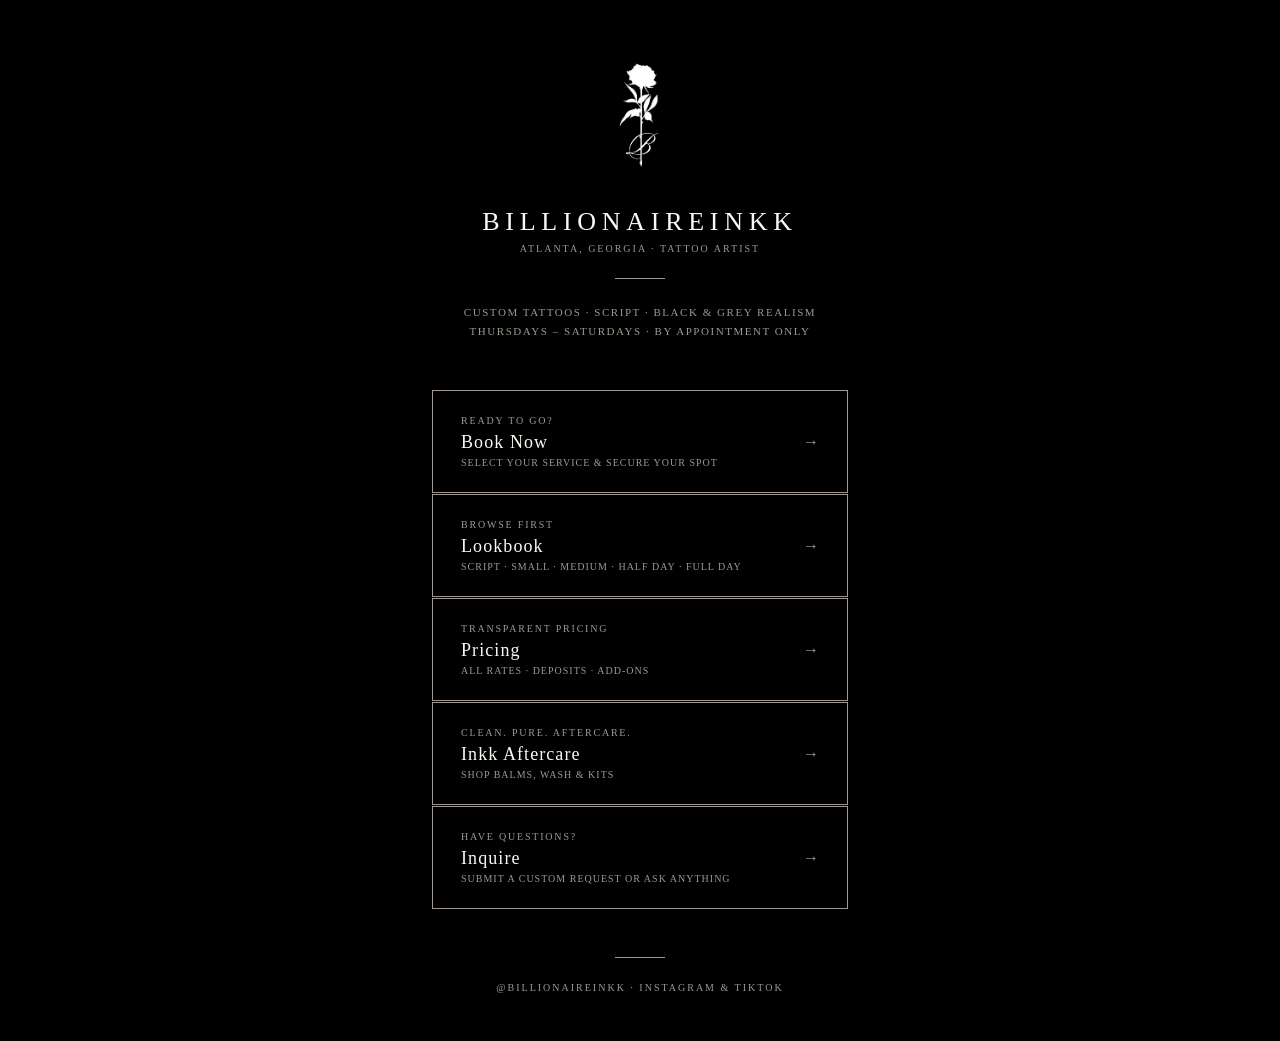
==== index.html @ a8081c49 "Add files via upload" ====
<!DOCTYPE html>
<html lang="en">
<head>
<meta charset="UTF-8"/>
<meta name="viewport" content="width=device-width, initial-scale=1.0"/>
<title>BillionaireInkk | Atlanta Tattoo Artist</title>
<style>
*{box-sizing:border-box;margin:0;padding:0;}
body{background:#000;font-family:'Georgia',serif;color:#faf8f1;min-height:100vh;}
.wrap{max-width:480px;margin:0 auto;padding:3rem 2rem;}
.header{text-align:center;margin-bottom:3rem;}
.logo{width:110px;height:135px;object-fit:contain;margin:0 auto 1.5rem;display:block;}
.brand{font-size:26px;font-weight:400;letter-spacing:0.22em;color:#faf8f1;text-transform:uppercase;margin-bottom:6px;}
.city{font-size:10px;letter-spacing:0.2em;color:#a09890;text-transform:uppercase;margin-bottom:0;}
.divider{width:50px;height:0.5px;background:#a09890;margin:1.5rem auto;}
.tagline{font-size:11px;letter-spacing:0.14em;color:#a09890;text-transform:uppercase;text-align:center;margin-bottom:3rem;line-height:1.8;}
.btn-group{display:flex;flex-direction:column;gap:1px;}
.btn-card{display:block;border:0.5px solid #a09890;padding:1.5rem 1.75rem;text-decoration:none;transition:background 0.2s;position:relative;}
.btn-card:hover{background:#0d0d0d;border-color:#faf8f1;}
.btn-label{font-size:10px;letter-spacing:0.18em;text-transform:uppercase;color:#a09890;margin-bottom:6px;}
.btn-title{font-size:18px;font-weight:400;color:#faf8f1;letter-spacing:0.06em;}
.btn-sub{font-size:10px;letter-spacing:0.1em;color:#a09890;text-transform:uppercase;margin-top:4px;}
.btn-arrow{position:absolute;right:1.75rem;top:50%;transform:translateY(-50%);color:#a09890;font-size:16px;}
.social{text-align:center;margin-top:3rem;}
.social-handle{font-size:10px;letter-spacing:0.2em;text-transform:uppercase;color:#a09890;}
</style>
</head>
<body>
<div class="wrap">
  <div class="header">
    <img class="logo" src="images/logo.png" alt="BillionaireInkk"/>
    <p class="brand">BillionaireInkk</p>
    <p class="city">Atlanta, Georgia · Tattoo Artist</p>
    <div class="divider"></div>
    <p class="tagline">Custom tattoos · Script · Black & Grey Realism<br>Thursdays – Saturdays · By Appointment Only</p>
  </div>
  <div class="btn-group">
    <a class="btn-card" href="book.html">
      <p class="btn-label">Ready to go?</p>
      <p class="btn-title">Book Now</p>
      <p class="btn-sub">Select your service & secure your spot</p>
      <span class="btn-arrow">→</span>
    </a>
    <a class="btn-card" href="lookbook.html">
      <p class="btn-label">Browse first</p>
      <p class="btn-title">Lookbook</p>
      <p class="btn-sub">Script · Small · Medium · Half Day · Full Day</p>
      <span class="btn-arrow">→</span>
    </a>
    <a class="btn-card" href="pricing.html">
      <p class="btn-label">Transparent pricing</p>
      <p class="btn-title">Pricing</p>
      <p class="btn-sub">All rates · deposits · add-ons</p>
      <span class="btn-arrow">→</span>
    </a>
    <a class="btn-card" href="balm.html">
      <p class="btn-label">Clean. Pure. Aftercare.</p>
      <p class="btn-title">Inkk Aftercare</p>
      <p class="btn-sub">Shop balms, wash & kits</p>
      <span class="btn-arrow">→</span>
    </a>
    <a class="btn-card" href="https://forms.gle/u5fvKsLSZdU1BcbV6" target="_blank">
      <p class="btn-label">Have questions?</p>
      <p class="btn-title">Inquire</p>
      <p class="btn-sub">Submit a custom request or ask anything</p>
      <span class="btn-arrow">→</span>
    </a>
  </div>
  <div class="social">
    <div class="divider"></div>
    <p class="social-handle">@BillionaireInkk · Instagram & TikTok</p>
  </div>
</div>
</body>
</html>
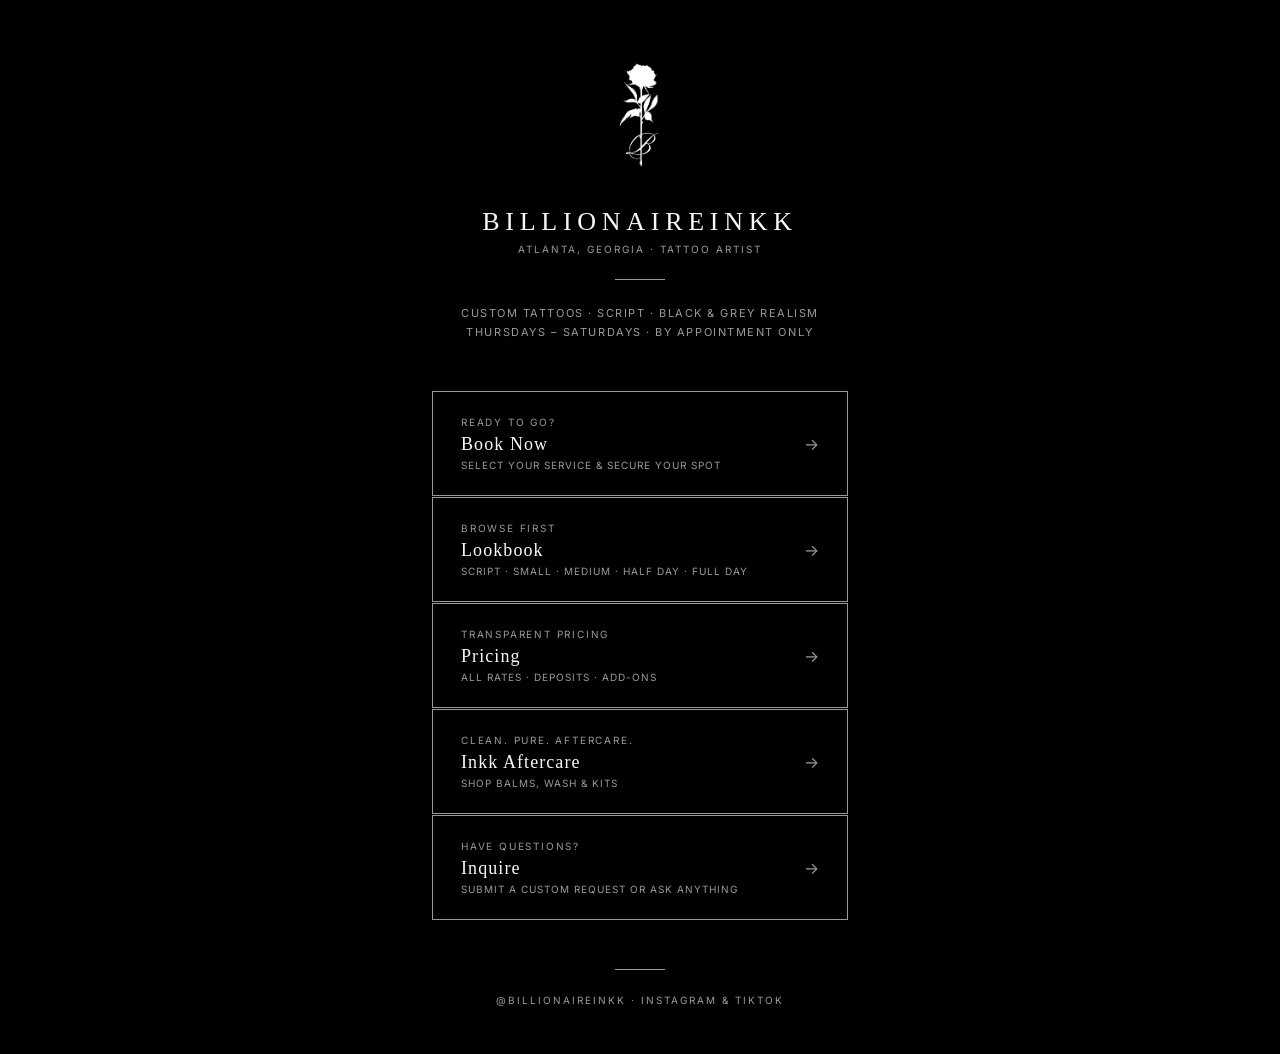
==== commit 035167bf: "Add files via upload" ====
--- a/index.html
+++ b/index.html
@@ -5,20 +5,21 @@
 <meta name="viewport" content="width=device-width, initial-scale=1.0"/>
 <title>BillionaireInkk | Atlanta Tattoo Artist</title>
 <style>
+@import url('https://fonts.googleapis.com/css2?family=Inter:wght@300;400;500&display=swap');
 *{box-sizing:border-box;margin:0;padding:0;}
-body{background:#000;font-family:'Georgia',serif;color:#faf8f1;min-height:100vh;}
+body{background:#000;font-family:'Inter',sans-serif;color:#faf8f1;min-height:100vh;}
 .wrap{max-width:480px;margin:0 auto;padding:3rem 2rem;}
 .header{text-align:center;margin-bottom:3rem;}
 .logo{width:110px;height:135px;object-fit:contain;margin:0 auto 1.5rem;display:block;}
-.brand{font-size:26px;font-weight:400;letter-spacing:0.22em;color:#faf8f1;text-transform:uppercase;margin-bottom:6px;}
+.brand{font-size:26px;font-weight:400;letter-spacing:0.22em;color:#faf8f1;text-transform:uppercase;margin-bottom:6px;font-family:'Georgia',serif;}
 .city{font-size:10px;letter-spacing:0.2em;color:#a09890;text-transform:uppercase;margin-bottom:0;}
 .divider{width:50px;height:0.5px;background:#a09890;margin:1.5rem auto;}
 .tagline{font-size:11px;letter-spacing:0.14em;color:#a09890;text-transform:uppercase;text-align:center;margin-bottom:3rem;line-height:1.8;}
-.btn-group{display:flex;flex-direction:column;gap:1px;}
-.btn-card{display:block;border:0.5px solid #a09890;padding:1.5rem 1.75rem;text-decoration:none;transition:background 0.2s;position:relative;}
+.btn-group{display:flex;flex-direction:column;gap:0;}
+.btn-card{display:block;border:0.5px solid #a09890;padding:1.5rem 1.75rem;text-decoration:none;transition:background 0.2s;position:relative;margin-bottom:1px;}
 .btn-card:hover{background:#0d0d0d;border-color:#faf8f1;}
 .btn-label{font-size:10px;letter-spacing:0.18em;text-transform:uppercase;color:#a09890;margin-bottom:6px;}
-.btn-title{font-size:18px;font-weight:400;color:#faf8f1;letter-spacing:0.06em;}
+.btn-title{font-size:18px;font-weight:400;color:#faf8f1;letter-spacing:0.06em;font-family:'Georgia',serif;}
 .btn-sub{font-size:10px;letter-spacing:0.1em;color:#a09890;text-transform:uppercase;margin-top:4px;}
 .btn-arrow{position:absolute;right:1.75rem;top:50%;transform:translateY(-50%);color:#a09890;font-size:16px;}
 .social{text-align:center;margin-top:3rem;}
@@ -35,7 +36,7 @@
     <p class="tagline">Custom tattoos · Script · Black & Grey Realism<br>Thursdays – Saturdays · By Appointment Only</p>
   </div>
   <div class="btn-group">
-    <a class="btn-card" href="book.html">
+    <a class="btn-card" href="https://calendly.com/billionaireinkk">
       <p class="btn-label">Ready to go?</p>
       <p class="btn-title">Book Now</p>
       <p class="btn-sub">Select your service & secure your spot</p>
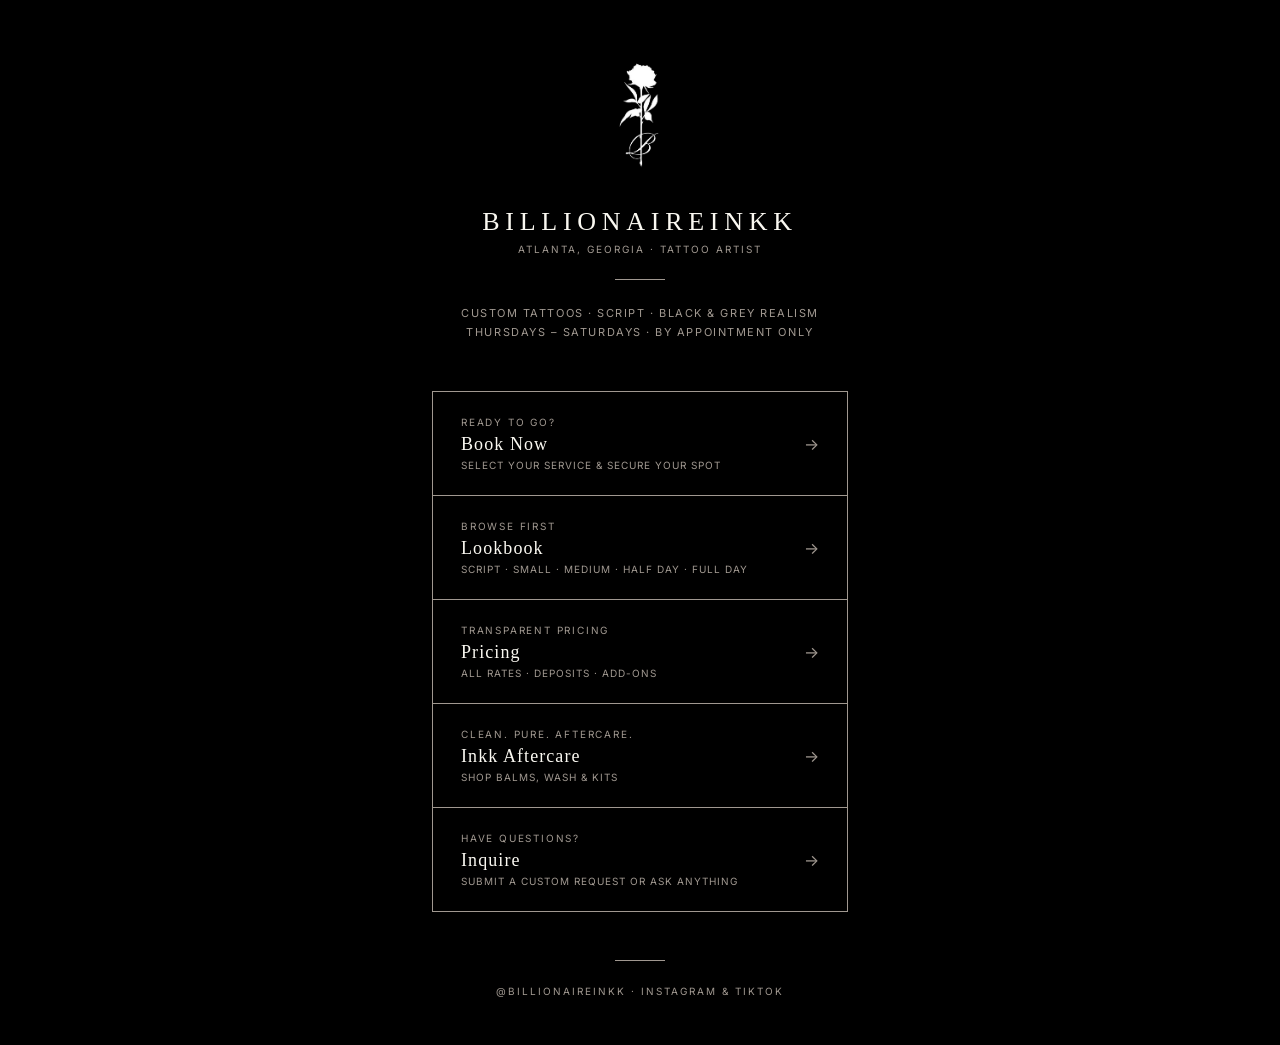
==== commit 54590608: "Add files via upload" ====
--- a/index.html
+++ b/index.html
@@ -15,8 +15,8 @@
 .city{font-size:10px;letter-spacing:0.2em;color:#a09890;text-transform:uppercase;margin-bottom:0;}
 .divider{width:50px;height:0.5px;background:#a09890;margin:1.5rem auto;}
 .tagline{font-size:11px;letter-spacing:0.14em;color:#a09890;text-transform:uppercase;text-align:center;margin-bottom:3rem;line-height:1.8;}
-.btn-group{display:flex;flex-direction:column;gap:0;}
-.btn-card{display:block;border:0.5px solid #a09890;padding:1.5rem 1.75rem;text-decoration:none;transition:background 0.2s;position:relative;margin-bottom:1px;}
+.btn-group{display:flex;flex-direction:column;gap:0;border-top:0.5px solid #a09890;}
+.btn-card{display:block;border:0.5px solid #a09890;border-top:none;padding:1.5rem 1.75rem;text-decoration:none;transition:background 0.2s;position:relative;}
 .btn-card:hover{background:#0d0d0d;border-color:#faf8f1;}
 .btn-label{font-size:10px;letter-spacing:0.18em;text-transform:uppercase;color:#a09890;margin-bottom:6px;}
 .btn-title{font-size:18px;font-weight:400;color:#faf8f1;letter-spacing:0.06em;font-family:'Georgia',serif;}
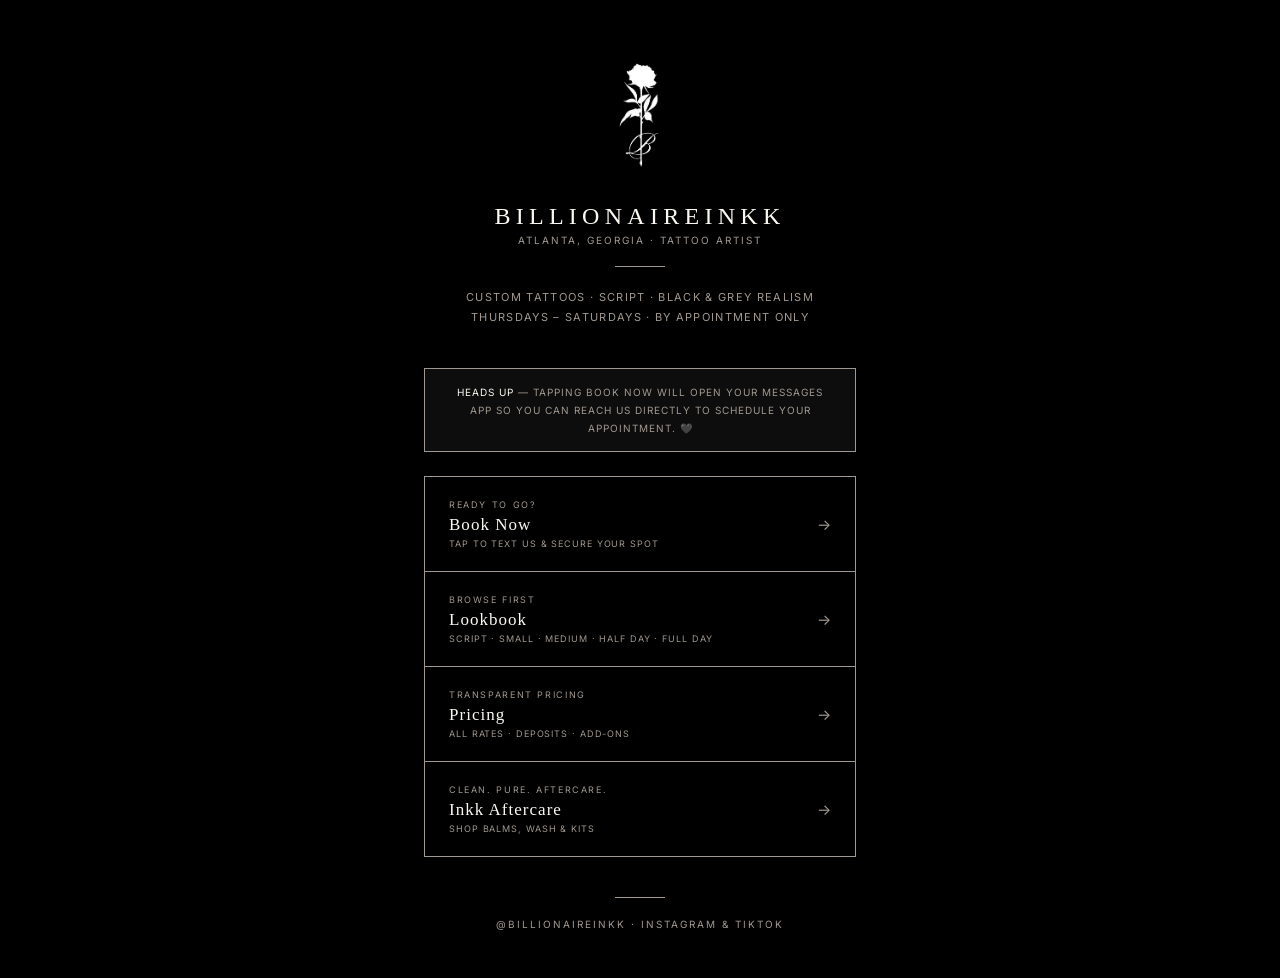
==== commit ac49cf70: "Add files via upload" ====
--- a/index.html
+++ b/index.html
@@ -4,25 +4,29 @@
 <meta charset="UTF-8"/>
 <meta name="viewport" content="width=device-width, initial-scale=1.0"/>
 <title>BillionaireInkk | Atlanta Tattoo Artist</title>
+<link href="https://fonts.googleapis.com/css2?family=Inter:wght@300;400;500&display=swap" rel="stylesheet"/>
 <style>
-@import url('https://fonts.googleapis.com/css2?family=Inter:wght@300;400;500&display=swap');
 *{box-sizing:border-box;margin:0;padding:0;}
 body{background:#000;font-family:'Inter',sans-serif;color:#faf8f1;min-height:100vh;}
-.wrap{max-width:480px;margin:0 auto;padding:3rem 2rem;}
-.header{text-align:center;margin-bottom:3rem;}
-.logo{width:110px;height:135px;object-fit:contain;margin:0 auto 1.5rem;display:block;}
-.brand{font-size:26px;font-weight:400;letter-spacing:0.22em;color:#faf8f1;text-transform:uppercase;margin-bottom:6px;font-family:'Georgia',serif;}
-.city{font-size:10px;letter-spacing:0.2em;color:#a09890;text-transform:uppercase;margin-bottom:0;}
-.divider{width:50px;height:0.5px;background:#a09890;margin:1.5rem auto;}
-.tagline{font-size:11px;letter-spacing:0.14em;color:#a09890;text-transform:uppercase;text-align:center;margin-bottom:3rem;line-height:1.8;}
-.btn-group{display:flex;flex-direction:column;gap:0;border-top:0.5px solid #a09890;}
-.btn-card{display:block;border:0.5px solid #a09890;border-top:none;padding:1.5rem 1.75rem;text-decoration:none;transition:background 0.2s;position:relative;}
-.btn-card:hover{background:#0d0d0d;border-color:#faf8f1;}
-.btn-label{font-size:10px;letter-spacing:0.18em;text-transform:uppercase;color:#a09890;margin-bottom:6px;}
-.btn-title{font-size:18px;font-weight:400;color:#faf8f1;letter-spacing:0.06em;font-family:'Georgia',serif;}
-.btn-sub{font-size:10px;letter-spacing:0.1em;color:#a09890;text-transform:uppercase;margin-top:4px;}
-.btn-arrow{position:absolute;right:1.75rem;top:50%;transform:translateY(-50%);color:#a09890;font-size:16px;}
-.social{text-align:center;margin-top:3rem;}
+.wrap{max-width:480px;margin:0 auto;padding:3rem 1.5rem;}
+.header{text-align:center;margin-bottom:2.5rem;}
+.logo{width:110px;height:135px;object-fit:contain;margin:0 auto 1.25rem;display:block;}
+.brand{font-size:24px;font-weight:400;letter-spacing:0.22em;color:#faf8f1;text-transform:uppercase;margin-bottom:4px;font-family:'Georgia',serif;}
+.city{font-size:10px;letter-spacing:0.2em;color:#a09890;text-transform:uppercase;}
+.divider{width:50px;height:0.5px;background:#a09890;margin:1.25rem auto;}
+.tagline{font-size:11px;letter-spacing:0.12em;color:#a09890;text-transform:uppercase;text-align:center;margin-bottom:2.5rem;line-height:1.9;}
+.notice{background:#0d0d0d;border:0.5px solid #a09890;padding:0.875rem 1.25rem;margin-bottom:1.5rem;text-align:center;}
+.notice-text{font-size:10px;letter-spacing:0.1em;text-transform:uppercase;color:#a09890;line-height:1.8;}
+.notice-text span{color:#faf8f1;}
+.btn-group{display:flex;flex-direction:column;border:0.5px solid #a09890;}
+.btn-card{display:block;border-bottom:0.5px solid #a09890;padding:1.375rem 1.5rem;text-decoration:none;transition:background 0.2s;position:relative;}
+.btn-card:last-child{border-bottom:none;}
+.btn-card:hover{background:#0d0d0d;}
+.btn-label{font-size:9px;letter-spacing:0.18em;text-transform:uppercase;color:#a09890;margin-bottom:5px;}
+.btn-title{font-size:17px;font-weight:400;color:#faf8f1;letter-spacing:0.06em;font-family:'Georgia',serif;}
+.btn-sub{font-size:9px;letter-spacing:0.1em;color:#a09890;text-transform:uppercase;margin-top:3px;}
+.btn-arrow{position:absolute;right:1.5rem;top:50%;transform:translateY(-50%);color:#a09890;font-size:15px;}
+.social{text-align:center;margin-top:2.5rem;}
 .social-handle{font-size:10px;letter-spacing:0.2em;text-transform:uppercase;color:#a09890;}
 </style>
 </head>
@@ -35,11 +39,16 @@
     <div class="divider"></div>
     <p class="tagline">Custom tattoos · Script · Black & Grey Realism<br>Thursdays – Saturdays · By Appointment Only</p>
   </div>
+
+  <div class="notice">
+    <p class="notice-text"><span>Heads up</span> — tapping Book Now will open your messages app so you can reach us directly to schedule your appointment. 🖤</p>
+  </div>
+
   <div class="btn-group">
-    <a class="btn-card" href="https://calendly.com/billionaireinkk">
+    <a class="btn-card" href="sms:4704960350&body=Hi! I'd like to book a tattoo appointment with BillionaireInkk.">
       <p class="btn-label">Ready to go?</p>
       <p class="btn-title">Book Now</p>
-      <p class="btn-sub">Select your service & secure your spot</p>
+      <p class="btn-sub">Tap to text us & secure your spot</p>
       <span class="btn-arrow">→</span>
     </a>
     <a class="btn-card" href="lookbook.html">
@@ -54,19 +63,14 @@
       <p class="btn-sub">All rates · deposits · add-ons</p>
       <span class="btn-arrow">→</span>
     </a>
-    <a class="btn-card" href="balm.html">
+    <a class="btn-card" href="https://inkkaftercare.com" target="_blank">
       <p class="btn-label">Clean. Pure. Aftercare.</p>
       <p class="btn-title">Inkk Aftercare</p>
       <p class="btn-sub">Shop balms, wash & kits</p>
       <span class="btn-arrow">→</span>
     </a>
-    <a class="btn-card" href="https://forms.gle/u5fvKsLSZdU1BcbV6" target="_blank">
-      <p class="btn-label">Have questions?</p>
-      <p class="btn-title">Inquire</p>
-      <p class="btn-sub">Submit a custom request or ask anything</p>
-      <span class="btn-arrow">→</span>
-    </a>
   </div>
+
   <div class="social">
     <div class="divider"></div>
     <p class="social-handle">@BillionaireInkk · Instagram & TikTok</p>
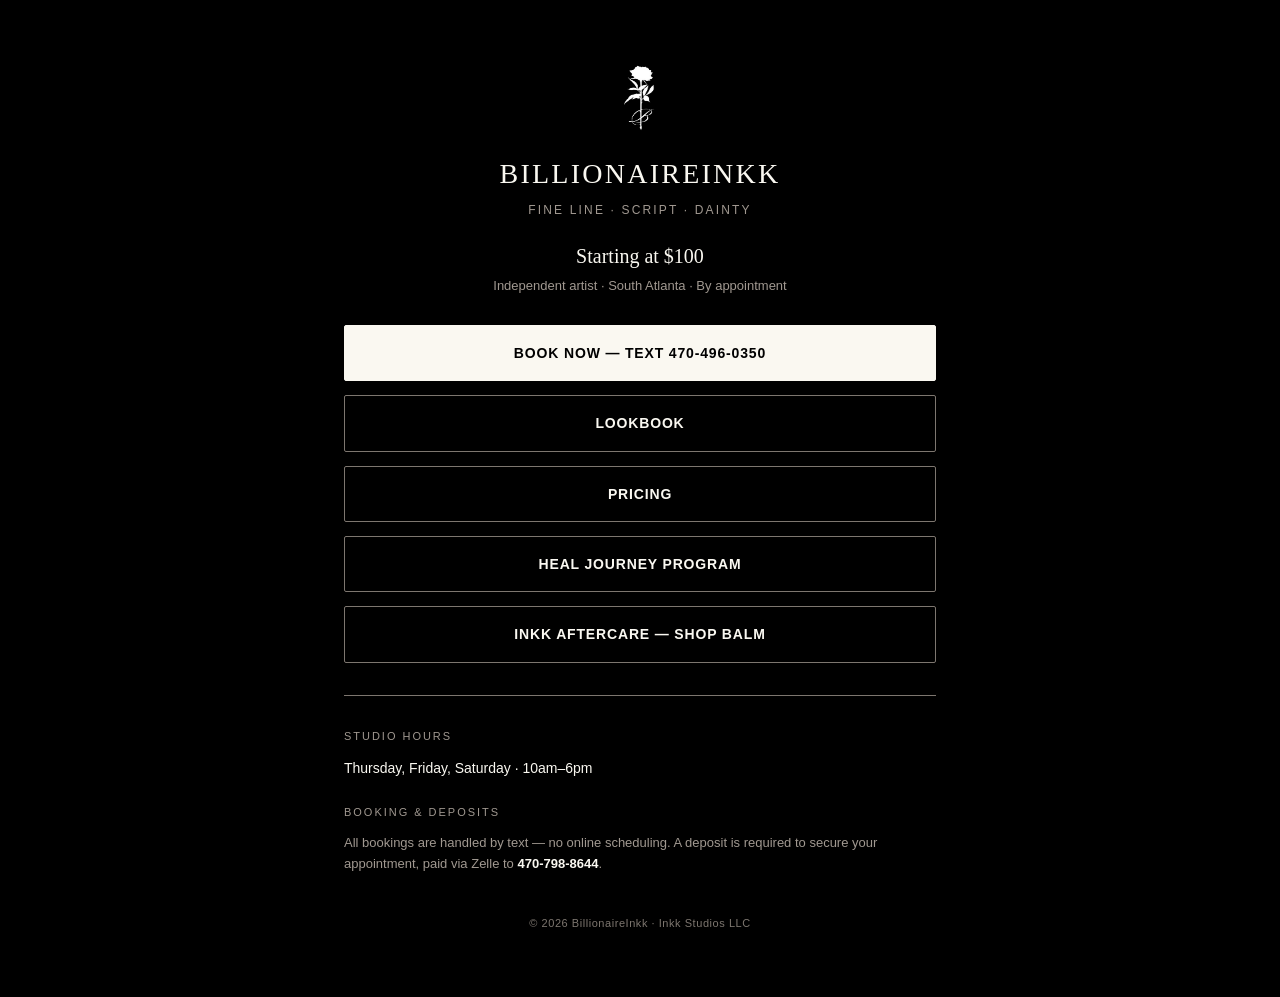
==== commit 72ad222c: "Add files via upload" ====
--- a/index.html
+++ b/index.html
@@ -1,80 +1,46 @@
 <!DOCTYPE html>
 <html lang="en">
 <head>
-<meta charset="UTF-8"/>
-<meta name="viewport" content="width=device-width, initial-scale=1.0"/>
-<title>BillionaireInkk | Atlanta Tattoo Artist</title>
-<link href="https://fonts.googleapis.com/css2?family=Inter:wght@300;400;500&display=swap" rel="stylesheet"/>
-<style>
-*{box-sizing:border-box;margin:0;padding:0;}
-body{background:#000;font-family:'Inter',sans-serif;color:#faf8f1;min-height:100vh;}
-.wrap{max-width:480px;margin:0 auto;padding:3rem 1.5rem;}
-.header{text-align:center;margin-bottom:2.5rem;}
-.logo{width:110px;height:135px;object-fit:contain;margin:0 auto 1.25rem;display:block;}
-.brand{font-size:24px;font-weight:400;letter-spacing:0.22em;color:#faf8f1;text-transform:uppercase;margin-bottom:4px;font-family:'Georgia',serif;}
-.city{font-size:10px;letter-spacing:0.2em;color:#a09890;text-transform:uppercase;}
-.divider{width:50px;height:0.5px;background:#a09890;margin:1.25rem auto;}
-.tagline{font-size:11px;letter-spacing:0.12em;color:#a09890;text-transform:uppercase;text-align:center;margin-bottom:2.5rem;line-height:1.9;}
-.notice{background:#0d0d0d;border:0.5px solid #a09890;padding:0.875rem 1.25rem;margin-bottom:1.5rem;text-align:center;}
-.notice-text{font-size:10px;letter-spacing:0.1em;text-transform:uppercase;color:#a09890;line-height:1.8;}
-.notice-text span{color:#faf8f1;}
-.btn-group{display:flex;flex-direction:column;border:0.5px solid #a09890;}
-.btn-card{display:block;border-bottom:0.5px solid #a09890;padding:1.375rem 1.5rem;text-decoration:none;transition:background 0.2s;position:relative;}
-.btn-card:last-child{border-bottom:none;}
-.btn-card:hover{background:#0d0d0d;}
-.btn-label{font-size:9px;letter-spacing:0.18em;text-transform:uppercase;color:#a09890;margin-bottom:5px;}
-.btn-title{font-size:17px;font-weight:400;color:#faf8f1;letter-spacing:0.06em;font-family:'Georgia',serif;}
-.btn-sub{font-size:9px;letter-spacing:0.1em;color:#a09890;text-transform:uppercase;margin-top:3px;}
-.btn-arrow{position:absolute;right:1.5rem;top:50%;transform:translateY(-50%);color:#a09890;font-size:15px;}
-.social{text-align:center;margin-top:2.5rem;}
-.social-handle{font-size:10px;letter-spacing:0.2em;text-transform:uppercase;color:#a09890;}
-</style>
+<meta charset="UTF-8">
+<meta name="viewport" content="width=device-width, initial-scale=1.0">
+<title>BillionaireInkk — Fine Line Tattoo Artist, Atlanta</title>
+<meta name="description" content="Fine line, script, and dainty tattoos in Atlanta, GA. Book by text. Starting at $100.">
+<link rel="stylesheet" href="style.css">
 </head>
 <body>
 <div class="wrap">
-  <div class="header">
-    <img class="logo" src="images/logo.png" alt="BillionaireInkk"/>
-    <p class="brand">BillionaireInkk</p>
-    <p class="city">Atlanta, Georgia · Tattoo Artist</p>
-    <div class="divider"></div>
-    <p class="tagline">Custom tattoos · Script · Black & Grey Realism<br>Thursdays – Saturdays · By Appointment Only</p>
-  </div>
 
-  <div class="notice">
-    <p class="notice-text"><span>Heads up</span> — tapping Book Now will open your messages app so you can reach us directly to schedule your appointment. 🖤</p>
-  </div>
+  <header class="site-header">
+    <img src="images/logo.png" alt="BillionaireInkk logo" class="logo">
+    <div class="brand-name">BillionaireInkk</div>
+    <div class="brand-tagline">Fine Line &middot; Script &middot; Dainty</div>
+  </header>
 
-  <div class="btn-group">
-    <a class="btn-card" href="sms:4704960350&body=Hi! I'd like to book a tattoo appointment with BillionaireInkk.">
-      <p class="btn-label">Ready to go?</p>
-      <p class="btn-title">Book Now</p>
-      <p class="btn-sub">Tap to text us & secure your spot</p>
-      <span class="btn-arrow">→</span>
-    </a>
-    <a class="btn-card" href="lookbook.html">
-      <p class="btn-label">Browse first</p>
-      <p class="btn-title">Lookbook</p>
-      <p class="btn-sub">Script · Small · Medium · Half Day · Full Day</p>
-      <span class="btn-arrow">→</span>
-    </a>
-    <a class="btn-card" href="pricing.html">
-      <p class="btn-label">Transparent pricing</p>
-      <p class="btn-title">Pricing</p>
-      <p class="btn-sub">All rates · deposits · add-ons</p>
-      <span class="btn-arrow">→</span>
-    </a>
-    <a class="btn-card" href="https://inkkaftercare.com" target="_blank">
-      <p class="btn-label">Clean. Pure. Aftercare.</p>
-      <p class="btn-title">Inkk Aftercare</p>
-      <p class="btn-sub">Shop balms, wash & kits</p>
-      <span class="btn-arrow">→</span>
-    </a>
-  </div>
+  <p class="hero-line">Starting at $100</p>
+  <p class="hero-sub">Independent artist &middot; South Atlanta &middot; By appointment</p>
 
-  <div class="social">
-    <div class="divider"></div>
-    <p class="social-handle">@BillionaireInkk · Instagram & TikTok</p>
-  </div>
+  <a class="btn btn-primary" href="sms:+14704960350?&body=Hi!%20I%27m%20interested%20in%20booking%20a%20tattoo.">
+    Book Now — Text 470-496-0350
+  </a>
+  <a class="btn btn-outline" href="lookbook.html">Lookbook</a>
+  <a class="btn btn-outline" href="pricing.html">Pricing</a>
+  <a class="btn btn-outline" href="heal.html">Heal Journey Program</a>
+  <a class="btn btn-outline" href="https://inkkaftercare.com" target="_blank" rel="noopener">Inkk Aftercare — Shop Balm</a>
+
+  <hr class="divider">
+
+  <div class="section-label">Studio Hours</div>
+  <p style="font-size:14px; margin-bottom:24px;">Thursday, Friday, Saturday &middot; 10am–6pm</p>
+
+  <div class="section-label">Booking &amp; Deposits</div>
+  <p style="font-size:13px; color:var(--greige);">
+    All bookings are handled by text — no online scheduling. A deposit is required to secure your appointment, paid via Zelle to <strong style="color:var(--cream);">470-798-8644</strong>.
+  </p>
+
+  <footer class="site-footer">
+    &copy; 2026 BillionaireInkk &middot; Inkk Studios LLC
+  </footer>
+
 </div>
 </body>
 </html>
--- a/style.css
+++ b/style.css
@@ -0,0 +1,197 @@
+/* ============================================
+   BILLIONAIREINKK — SHARED BRAND STYLESHEET
+   ============================================ */
+
+:root {
+  --black: #000000;
+  --cream: #faf8f1;
+  --greige: #a09890;
+  --greige-dark: #7d766f;
+  --font-header: Georgia, 'Times New Roman', serif;
+  --font-body: 'Inter', -apple-system, BlinkMacSystemFont, 'Segoe UI', sans-serif;
+}
+
+* { box-sizing: border-box; margin: 0; padding: 0; }
+
+html { scroll-behavior: smooth; }
+
+body {
+  background: var(--black);
+  color: var(--cream);
+  font-family: var(--font-body);
+  line-height: 1.6;
+  min-height: 100vh;
+}
+
+a { color: inherit; text-decoration: none; }
+
+img { max-width: 100%; display: block; }
+
+.wrap {
+  max-width: 640px;
+  margin: 0 auto;
+  padding: 32px 24px 64px;
+}
+
+/* ---------- Header / Logo ---------- */
+.site-header {
+  text-align: center;
+  padding-top: 24px;
+  margin-bottom: 8px;
+}
+
+.logo {
+  width: 84px;
+  height: 84px;
+  margin: 0 auto 12px;
+}
+
+.brand-name {
+  font-family: var(--font-header);
+  font-size: 28px;
+  letter-spacing: 0.08em;
+  text-transform: uppercase;
+}
+
+.brand-tagline {
+  font-size: 12px;
+  letter-spacing: 0.18em;
+  text-transform: uppercase;
+  color: var(--greige);
+  margin-top: 4px;
+}
+
+/* ---------- Back link ---------- */
+.back-link {
+  display: inline-block;
+  font-size: 13px;
+  color: var(--greige);
+  margin-bottom: 24px;
+  border-bottom: 1px solid var(--greige-dark);
+  padding-bottom: 2px;
+}
+.back-link:hover { color: var(--cream); border-color: var(--cream); }
+
+/* ---------- Hero line ---------- */
+.hero-line {
+  font-family: var(--font-header);
+  font-size: 20px;
+  text-align: center;
+  color: var(--cream);
+  margin: 20px 0 4px;
+}
+.hero-sub {
+  text-align: center;
+  font-size: 13px;
+  color: var(--greige);
+  margin-bottom: 28px;
+}
+
+/* ---------- Buttons ---------- */
+.btn {
+  display: block;
+  width: 100%;
+  text-align: center;
+  padding: 16px 20px;
+  border-radius: 2px;
+  font-size: 14px;
+  letter-spacing: 0.06em;
+  text-transform: uppercase;
+  font-weight: 600;
+  border: 1px solid var(--cream);
+  margin-bottom: 14px;
+  transition: background 0.2s ease, color 0.2s ease;
+}
+
+.btn-primary {
+  background: var(--cream);
+  color: var(--black);
+}
+.btn-primary:hover { background: var(--greige); border-color: var(--greige); }
+
+.btn-outline {
+  background: transparent;
+  color: var(--cream);
+  border: 1px solid var(--greige-dark);
+}
+.btn-outline:hover { border-color: var(--cream); }
+
+/* ---------- Section dividers ---------- */
+.divider {
+  border: none;
+  border-top: 1px solid var(--greige-dark);
+  margin: 32px 0;
+}
+
+.section-label {
+  font-size: 11px;
+  letter-spacing: 0.18em;
+  text-transform: uppercase;
+  color: var(--greige);
+  margin-bottom: 12px;
+}
+
+/* ---------- Tabs (lookbook) ---------- */
+.tabs {
+  display: flex;
+  gap: 6px;
+  overflow-x: auto;
+  margin-bottom: 24px;
+  -webkit-overflow-scrolling: touch;
+}
+.tab-btn {
+  flex: 0 0 auto;
+  padding: 10px 16px;
+  font-size: 12px;
+  letter-spacing: 0.05em;
+  text-transform: uppercase;
+  border: 1px solid var(--greige-dark);
+  background: transparent;
+  color: var(--greige);
+  cursor: pointer;
+  border-radius: 2px;
+  font-family: var(--font-body);
+}
+.tab-btn.active {
+  background: var(--cream);
+  color: var(--black);
+  border-color: var(--cream);
+}
+.tab-panel { display: none; }
+.tab-panel.active { display: block; }
+
+/* ---------- Pricing rows ---------- */
+.price-row {
+  display: flex;
+  justify-content: space-between;
+  align-items: baseline;
+  padding: 16px 0;
+  border-bottom: 1px solid var(--greige-dark);
+}
+.price-name { font-size: 15px; font-weight: 600; }
+.price-detail { font-size: 12px; color: var(--greige); margin-top: 3px; }
+.price-amount { font-family: var(--font-header); font-size: 18px; white-space: nowrap; }
+
+/* ---------- Cards ---------- */
+.card {
+  border: 1px solid var(--greige-dark);
+  padding: 20px;
+  margin-bottom: 16px;
+  border-radius: 2px;
+}
+.card-title { font-family: var(--font-header); font-size: 17px; margin-bottom: 6px; }
+.card-body { font-size: 13px; color: var(--greige); }
+
+/* ---------- Footer ---------- */
+.site-footer {
+  text-align: center;
+  font-size: 11px;
+  color: var(--greige-dark);
+  margin-top: 40px;
+  letter-spacing: 0.05em;
+}
+
+@media (max-width: 400px) {
+  .brand-name { font-size: 24px; }
+  .wrap { padding: 24px 16px 48px; }
+}
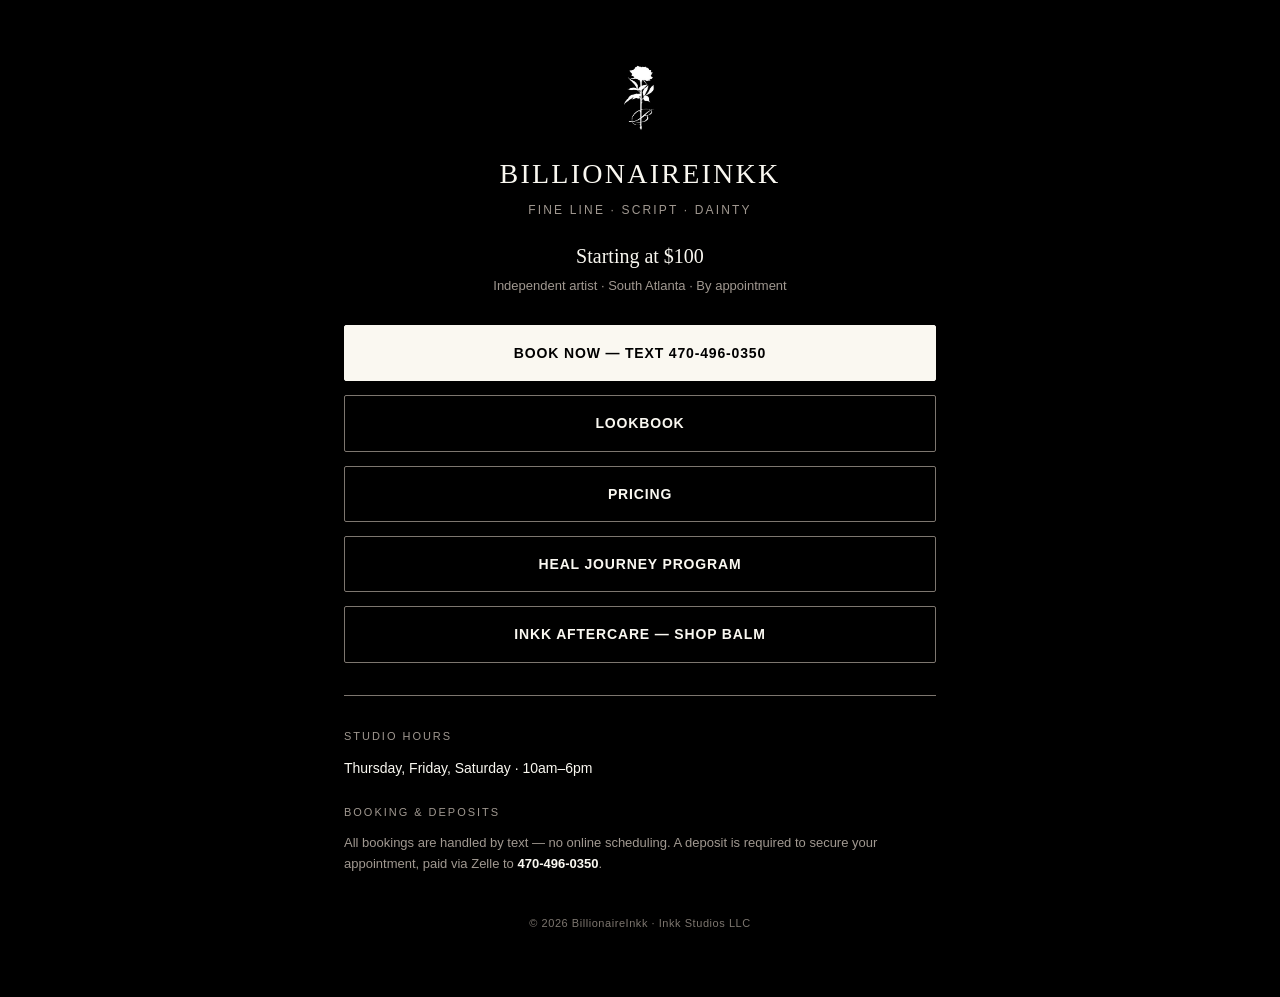
==== commit 589c97a4: "Add files via upload" ====
--- a/index.html
+++ b/index.html
@@ -34,7 +34,7 @@
 
   <div class="section-label">Booking &amp; Deposits</div>
   <p style="font-size:13px; color:var(--greige);">
-    All bookings are handled by text — no online scheduling. A deposit is required to secure your appointment, paid via Zelle to <strong style="color:var(--cream);">470-798-8644</strong>.
+    All bookings are handled by text — no online scheduling. A deposit is required to secure your appointment, paid via Zelle to <strong style="color:var(--cream);">470-496-0350</strong>.
   </p>
 
   <footer class="site-footer">
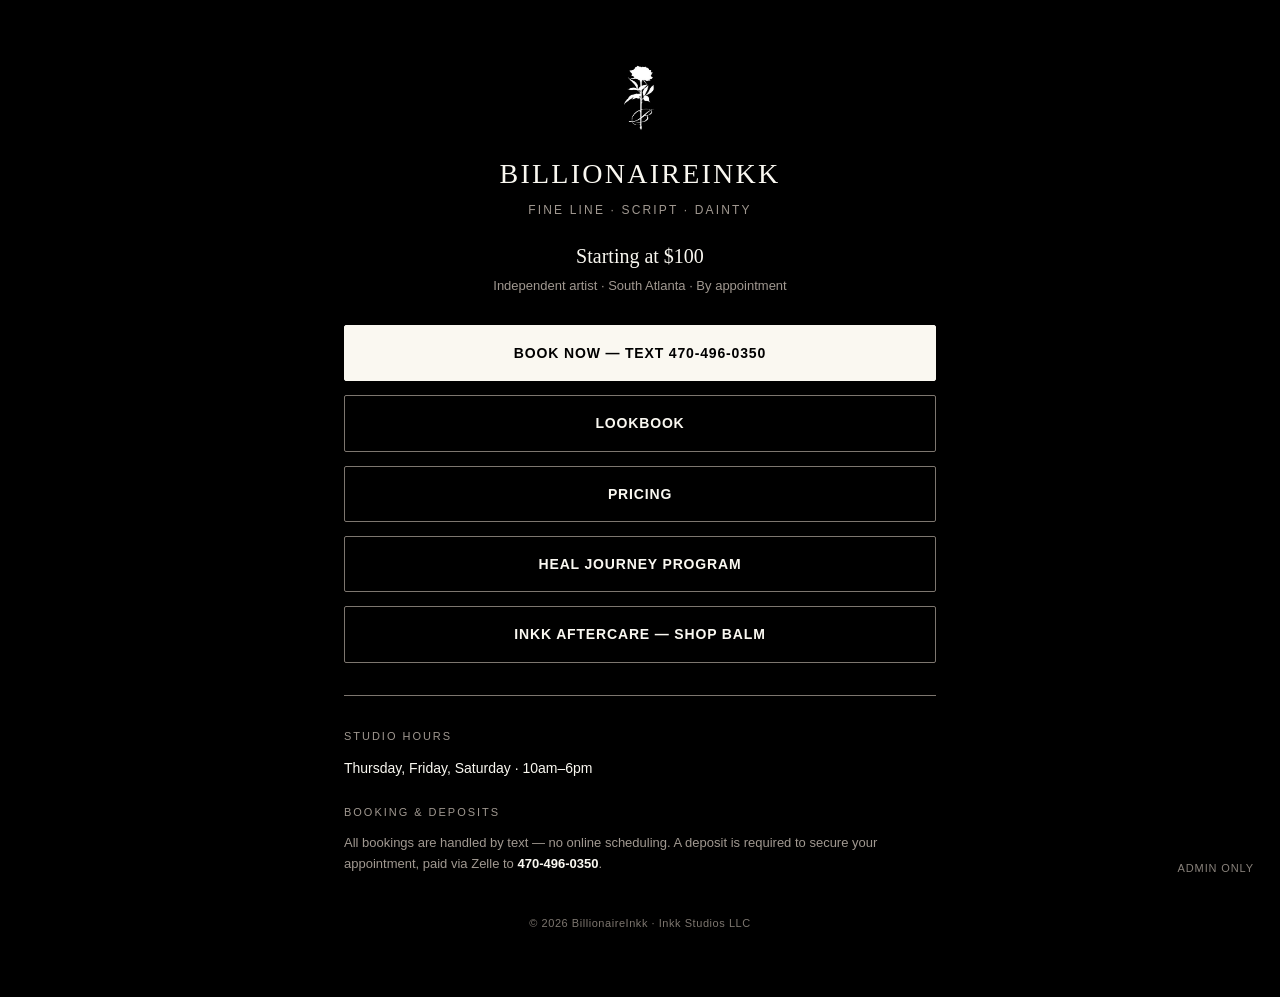
==== commit 3e046f9c: "Add files via upload" ====
--- a/index.html
+++ b/index.html
@@ -42,5 +42,22 @@
   </footer>
 
 </div>
+
+<a href="generator.html" style="
+  position:fixed;
+  bottom:14px;
+  right:14px;
+  font-size:11px;
+  letter-spacing:0.08em;
+  text-transform:uppercase;
+  color:var(--greige);
+  background:var(--black);
+  padding:8px 12px;
+  border-radius:2px;
+  text-decoration:none;
+  z-index:999;
+  opacity:0.85;
+">Admin Only</a>
+
 </body>
 </html>
